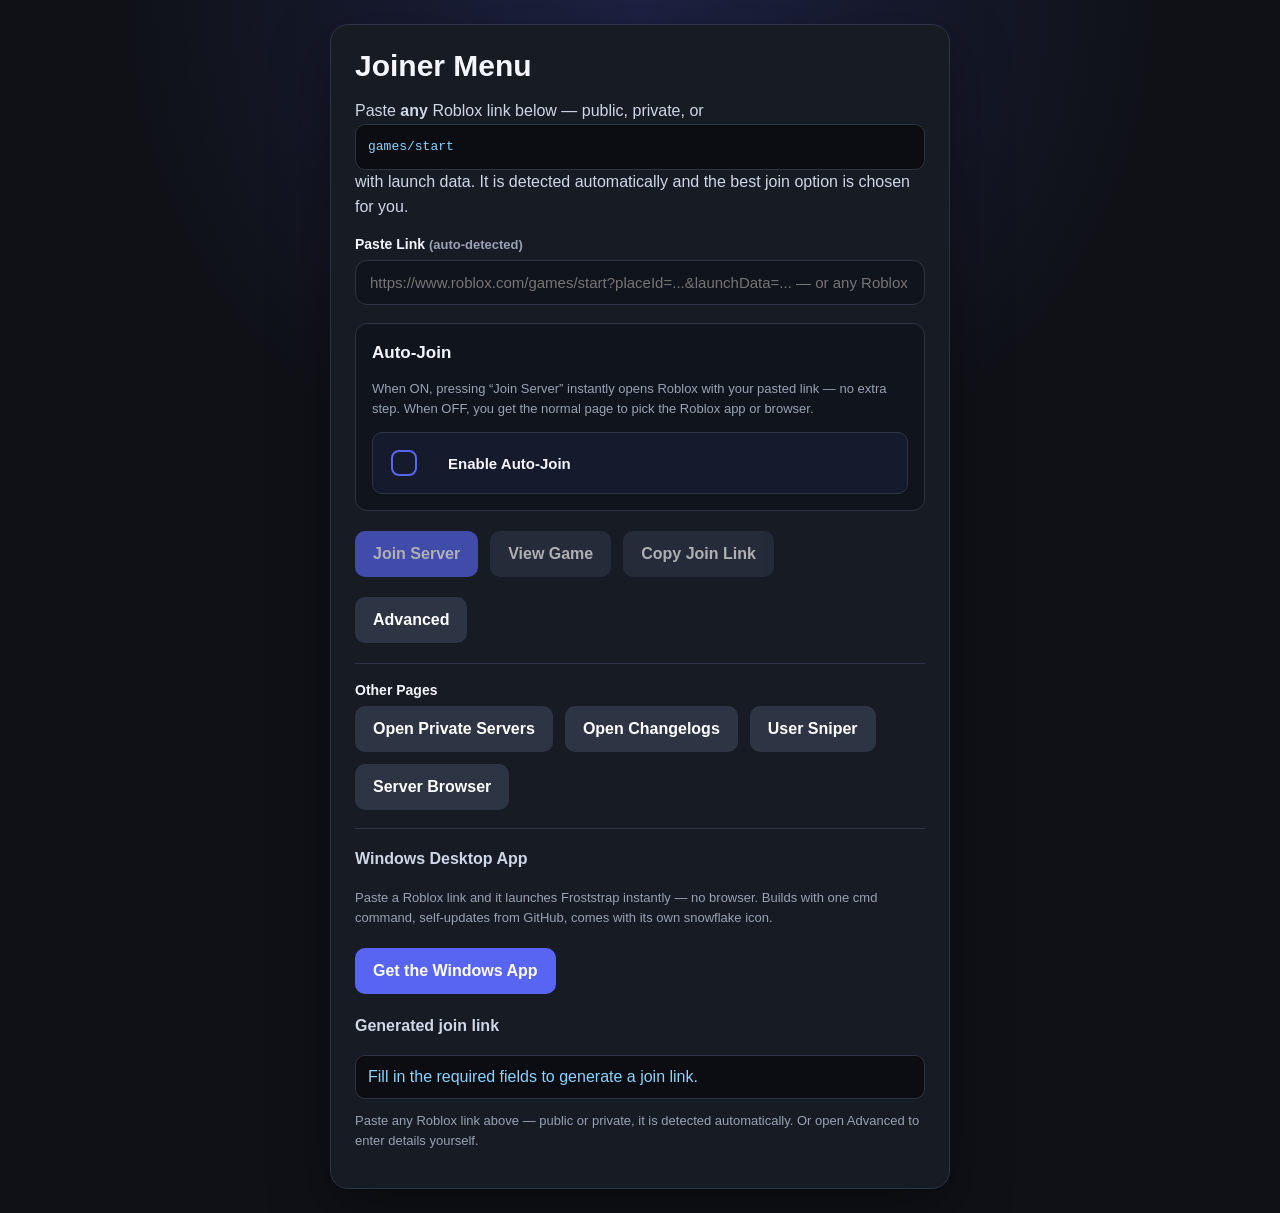
==== index.html @ a3ebbd9c "Site: /ps favorites, /servers tools, /snipe saved watch, icons + previews Features - /ps: per-server" ====
<!DOCTYPE html>
<html lang="en">
<head>
  <meta charset="utf-8" />
  <meta name="viewport" content="width=device-width, initial-scale=1" />
  <link rel="icon" type="image/svg+xml" href="favicon.svg" />
  <link rel="alternate icon" href="windows-app/icon.ico" />
  <title>Joiner</title>
  <meta http-equiv="refresh" content="0; url=./menu/" />
  <link rel="canonical" href="./menu/" />
  <script>
    window.location.replace('./menu/' + window.location.search + window.location.hash);
  </script>
</head>
<body>
  <p>Redirecting to <a href="./menu/">menu</a>…</p>
</body>
</html>
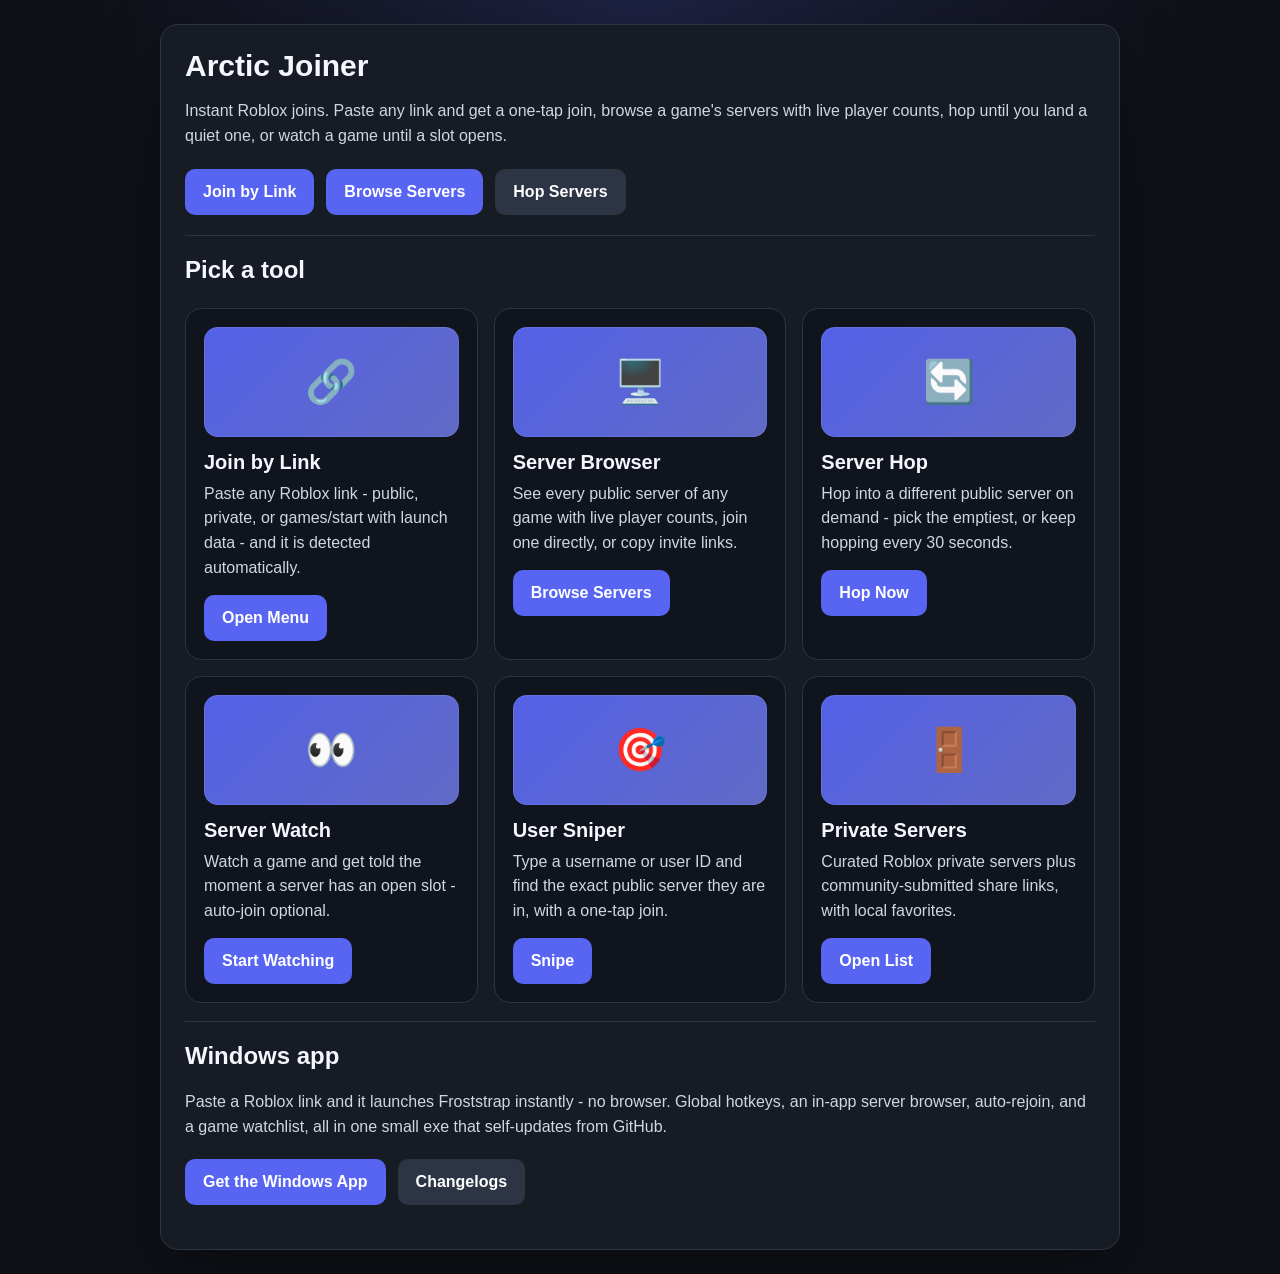
==== commit 60f79426: "Add a real home page for the site root The root index.html was only a redirect to /menu/. It is now " ====
--- a/index.html
+++ b/index.html
@@ -5,14 +5,81 @@
   <meta name="viewport" content="width=device-width, initial-scale=1" />
   <link rel="icon" type="image/svg+xml" href="favicon.svg" />
   <link rel="alternate icon" href="windows-app/icon.ico" />
-  <title>Joiner</title>
-  <meta http-equiv="refresh" content="0; url=./menu/" />
-  <link rel="canonical" href="./menu/" />
-  <script>
-    window.location.replace('./menu/' + window.location.search + window.location.hash);
-  </script>
+  <meta name="description" content="Arctic Joiner - instant Roblox joins. Paste any link, browse or hop servers, watch for open slots, or find a friend's server." />
+  <link rel="canonical" href="https://arctic0dev.github.io/" />
+  <meta property="og:type" content="website" />
+  <meta property="og:site_name" content="Arctic Joiner" />
+  <meta property="og:title" content="Arctic Joiner - instant Roblox joins" />
+  <meta property="og:description" content="Paste any link, browse or hop servers, watch for open slots, or find a friend's server." />
+  <meta property="og:url" content="https://arctic0dev.github.io/" />
+  <meta property="og:image" content="https://arctic0dev.github.io/favicon.svg" />
+  <meta name="twitter:card" content="summary" />
+  <meta name="theme-color" content="#0f1117" />
+  <title>Arctic Joiner - instant Roblox joins</title>
+  <link rel="stylesheet" href="styles.css" />
 </head>
-<body>
-  <p>Redirecting to <a href="./menu/">menu</a>…</p>
+<body data-page="home">
+  <main class="page">
+    <section class="card card-wide">
+      <h1>Arctic Joiner</h1>
+      <p>Instant Roblox joins. Paste any link and get a one-tap join, browse a game's servers with live player counts, hop until you land a quiet one, or watch a game until a slot opens.</p>
+
+      <div class="buttons">
+        <a class="button" href="./menu/">Join by Link</a>
+        <a class="button" href="./servers/">Browse Servers</a>
+        <a class="button secondary" href="./hop/">Hop Servers</a>
+      </div>
+
+      <div class="divider"></div>
+      <h2>Pick a tool</h2>
+      <div class="games-grid">
+        <article class="game-card">
+          <div class="game-thumb">🔗</div>
+          <h2>Join by Link</h2>
+          <p>Paste any Roblox link - public, private, or games/start with launch data - and it is detected automatically.</p>
+          <div class="game-actions"><a class="button" href="./menu/">Open Menu</a></div>
+        </article>
+        <article class="game-card">
+          <div class="game-thumb">🖥️</div>
+          <h2>Server Browser</h2>
+          <p>See every public server of any game with live player counts, join one directly, or copy invite links.</p>
+          <div class="game-actions"><a class="button" href="./servers/">Browse Servers</a></div>
+        </article>
+        <article class="game-card">
+          <div class="game-thumb">🔄</div>
+          <h2>Server Hop</h2>
+          <p>Hop into a different public server on demand - pick the emptiest, or keep hopping every 30 seconds.</p>
+          <div class="game-actions"><a class="button" href="./hop/">Hop Now</a></div>
+        </article>
+        <article class="game-card">
+          <div class="game-thumb">👀</div>
+          <h2>Server Watch</h2>
+          <p>Watch a game and get told the moment a server has an open slot - auto-join optional.</p>
+          <div class="game-actions"><a class="button" href="./watch/">Start Watching</a></div>
+        </article>
+        <article class="game-card">
+          <div class="game-thumb">🎯</div>
+          <h2>User Sniper</h2>
+          <p>Type a username or user ID and find the exact public server they are in, with a one-tap join.</p>
+          <div class="game-actions"><a class="button" href="./snipe/">Snipe</a></div>
+        </article>
+        <article class="game-card">
+          <div class="game-thumb">🚪</div>
+          <h2>Private Servers</h2>
+          <p>Curated Roblox private servers plus community-submitted share links, with local favorites.</p>
+          <div class="game-actions"><a class="button" href="./ps/">Open List</a></div>
+        </article>
+      </div>
+
+      <div class="divider"></div>
+      <h2>Windows app</h2>
+      <p>Paste a Roblox link and it launches Froststrap instantly - no browser. Global hotkeys, an in-app server browser, auto-rejoin, and a game watchlist, all in one small exe that self-updates from GitHub.</p>
+      <div class="buttons">
+        <a class="button" href="https://github.com/Arctic0Dev/Arctic0Dev.github.io/tree/main/windows-app" target="_blank" rel="noopener">Get the Windows App</a>
+        <a class="button secondary" href="./changelogs/">Changelogs</a>
+      </div>
+    </section>
+  </main>
 </body>
-</html>+</html>
+
--- a/styles.css
+++ b/styles.css
@@ -0,0 +1,487 @@
+:root {
+  color-scheme: dark;
+  --bg: #0f1117;
+  --panel: #171b24;
+  --panel-2: #10141c;
+  --border: #2d3444;
+  --text: #f5f7ff;
+  --muted: #cfd6e6;
+  --subtle: #98a2b3;
+  --accent: #5865f2;
+  --accent-2: #7c88ff;
+  --code: #8bd3ff;
+  --danger: #ff7b7b;
+  --ok: #78f0a6;
+}
+
+* { box-sizing: border-box; }
+
+body {
+  margin: 0;
+  font-family: Arial, sans-serif;
+  background:
+    radial-gradient(circle at top, rgba(88, 101, 242, 0.2), transparent 38%),
+    var(--bg);
+  color: var(--text);
+  min-height: 100vh;
+}
+
+.page {
+  min-height: 100vh;
+  display: flex;
+  align-items: center;
+  justify-content: center;
+  padding: 24px;
+}
+
+.card {
+  width: 100%;
+  max-width: 620px;
+  background: var(--panel);
+  border: 1px solid var(--border);
+  border-radius: 18px;
+  padding: 24px;
+  box-shadow: 0 20px 60px rgba(0,0,0,.35);
+}
+
+h1 {
+  margin: 0 0 10px;
+  font-size: 30px;
+}
+
+p {
+  line-height: 1.55;
+  color: var(--muted);
+}
+
+.small { font-size: 13px; color: var(--subtle); }
+
+.auto-join-panel {
+  margin: 18px 0 6px;
+  padding: 16px;
+  background: var(--panel-2);
+  border: 1px solid var(--border);
+  border-radius: 12px;
+}
+
+.auto-join-title {
+  margin: 0 0 6px;
+  font-size: 17px;
+  color: var(--text);
+}
+
+.auto-join-box {
+  display: flex;
+  align-items: center;
+  gap: 14px;
+  margin-top: 10px;
+  padding: 14px;
+  border-radius: 10px;
+  border: 1px solid var(--border);
+  background: rgba(88, 101, 242, 0.08);
+  cursor: pointer;
+  transition: border-color .12s ease, background .12s ease;
+}
+
+.auto-join-box:hover {
+  border-color: var(--accent);
+}
+
+.auto-join-box input[type="checkbox"] {
+  appearance: none;
+  width: 26px;
+  height: 26px;
+  min-width: 26px;
+  border-radius: 8px;
+  border: 2px solid var(--accent);
+  background: transparent;
+  display: inline-flex;
+  align-items: center;
+  justify-content: center;
+  cursor: pointer;
+  transition: background .12s ease;
+}
+
+.auto-join-box input[type="checkbox"]:checked {
+  background: var(--accent);
+}
+
+.auto-join-box input[type="checkbox"]:checked::after {
+  content: "✔";
+  color: #fff;
+  font-size: 15px;
+  font-weight: 700;
+}
+
+.auto-join-label {
+  font-size: 15px;
+  font-weight: 700;
+  color: var(--text);
+}
+
+.buttons {
+  display: flex;
+  flex-wrap: wrap;
+  gap: 12px;
+  margin: 20px 0;
+}
+
+.button,
+button.button {
+  appearance: none;
+  border: none;
+  border-radius: 10px;
+  background: var(--accent);
+  color: white;
+  text-decoration: none;
+  font-size: 16px;
+  font-weight: 700;
+  padding: 14px 18px;
+  cursor: pointer;
+  transition: transform .12s ease, opacity .12s ease, background .12s ease;
+}
+
+.button:hover,
+button.button:hover { transform: translateY(-1px); }
+
+.button.secondary,
+button.button.secondary { background: var(--border); }
+
+.button:disabled,
+button.button:disabled {
+  opacity: .65;
+  cursor: not-allowed;
+  transform: none;
+}
+
+/* A favorited card's button (private servers page). */
+.button.fav-on,
+button.button.fav-on {
+  background: var(--accent-2);
+  box-shadow: 0 0 0 2px rgba(124, 136, 255, .35);
+}
+
+.stack {
+  display: grid;
+  gap: 14px;
+  margin: 18px 0;
+}
+
+.toggle-row {
+  display: grid;
+  grid-template-columns: repeat(2, minmax(0, 1fr));
+  gap: 10px;
+  margin: 18px 0 8px;
+}
+
+.toggle-option {
+  position: relative;
+}
+
+.toggle-option input {
+  position: absolute;
+  opacity: 0;
+  pointer-events: none;
+}
+
+.toggle-option span {
+  display: block;
+  border: 1px solid var(--border);
+  background: var(--panel-2);
+  color: var(--muted);
+  border-radius: 12px;
+  padding: 13px 14px;
+  text-align: center;
+  font-weight: 700;
+  cursor: pointer;
+}
+
+.toggle-option input:checked + span {
+  background: rgba(88, 101, 242, .18);
+  border-color: var(--accent-2);
+  color: var(--text);
+  box-shadow: 0 0 0 3px rgba(88, 101, 242, .14);
+}
+
+.hidden {
+  display: none !important;
+}
+
+.field {
+  display: grid;
+  gap: 8px;
+}
+
+.field label {
+  font-size: 14px;
+  color: var(--text);
+  font-weight: 700;
+}
+
+.field input,
+.field textarea {
+  width: 100%;
+  border: 1px solid var(--border);
+  background: var(--panel-2);
+  color: var(--text);
+  border-radius: 12px;
+  padding: 13px 14px;
+  font-size: 15px;
+  outline: none;
+}
+
+.field input:focus,
+.field textarea:focus {
+  border-color: var(--accent-2);
+  box-shadow: 0 0 0 3px rgba(88, 101, 242, .18);
+}
+
+code, .code-block {
+  display: block;
+  background: #0b0d12;
+  border: 1px solid var(--border);
+  padding: 12px;
+  border-radius: 10px;
+  overflow-wrap: anywhere;
+  color: var(--code);
+}
+
+.status {
+  margin-top: 12px;
+  color: var(--subtle);
+}
+
+.status.error { color: var(--danger); }
+.status.ok { color: var(--ok); }
+
+.divider {
+  height: 1px;
+  background: var(--border);
+  margin: 18px 0;
+}
+
+.inline-link {
+  color: #b9c4ff;
+  text-decoration: none;
+}
+
+.inline-link:hover { text-decoration: underline; }
+
+.card-wide {
+  max-width: 960px;
+}
+
+.top-actions {
+  display: flex;
+  flex-wrap: wrap;
+  gap: 12px;
+  margin-top: 18px;
+}
+
+.games-grid {
+  display: grid;
+  grid-template-columns: repeat(auto-fit, minmax(220px, 1fr));
+  gap: 16px;
+  margin-top: 24px;
+}
+
+.game-card {
+  border: 1px solid var(--border);
+  background: var(--panel-2);
+  border-radius: 16px;
+  padding: 18px;
+}
+
+.toolbar {
+  display: grid;
+  grid-template-columns: 1.6fr 1fr 1fr;
+  gap: 12px;
+  margin-top: 24px;
+}
+
+.toolbar .field {
+  margin: 0;
+}
+
+.toolbar select,
+.toolbar input,
+.field select {
+  width: 100%;
+  border: 1px solid var(--border);
+  background: var(--panel-2);
+  color: var(--text);
+  border-radius: 12px;
+  padding: 13px 14px;
+  font-size: 15px;
+  outline: none;
+}
+
+.toolbar select:focus,
+.toolbar input:focus,
+.field select:focus {
+  border-color: var(--accent-2);
+  box-shadow: 0 0 0 3px rgba(88, 101, 242, .18);
+}
+
+.community-panel {
+  margin-top: 24px;
+  padding: 20px;
+  border: 1px solid var(--border);
+  border-radius: 16px;
+  background: rgba(255,255,255,.03);
+}
+
+.community-panel h2 {
+  margin: 0 0 10px;
+  font-size: 22px;
+}
+
+.admin-tools {
+  margin-top: 12px;
+}
+
+.changelog-entry {
+  border: 1px solid var(--border);
+  background: var(--panel-2);
+  border-radius: 16px;
+  padding: 18px;
+}
+
+.changelog-entry h2 {
+  margin: 0 0 6px;
+  font-size: 20px;
+}
+
+.changelog-entry ul {
+  margin: 12px 0 0 18px;
+  color: var(--muted);
+}
+
+.review-card {
+  border: 1px dashed var(--border);
+}
+
+.verify-panel {
+  margin-top: 18px;
+  margin-bottom: 18px;
+  padding: 16px;
+  border: 1px solid var(--border);
+  border-radius: 14px;
+  background: rgba(88, 101, 242, .08);
+}
+
+.verify-header {
+  display: flex;
+  gap: 16px;
+  justify-content: space-between;
+  align-items: flex-start;
+}
+
+.verify-header h3 {
+  margin: 0 0 8px;
+  font-size: 18px;
+}
+
+.verify-copy {
+  margin: 0;
+}
+
+.verify-copy:empty {
+  display: none;
+}
+
+.verify-actions {
+  display: flex;
+  gap: 10px;
+  flex-wrap: wrap;
+}
+
+.verified-user {
+  display: flex;
+  align-items: center;
+  gap: 12px;
+  margin-top: 16px;
+  padding-top: 16px;
+  border-top: 1px solid rgba(255,255,255,.08);
+}
+
+.verified-avatar {
+  width: 56px;
+  height: 56px;
+  border-radius: 999px;
+  border: 1px solid var(--border);
+  background: var(--panel-2);
+  object-fit: cover;
+}
+
+.compact-stack {
+  margin-top: 18px;
+}
+
+.game-card h2 {
+  margin: 0 0 8px;
+  font-size: 20px;
+}
+
+.game-card p {
+  margin: 0 0 14px;
+}
+
+.game-thumb {
+  display: flex;
+  align-items: center;
+  justify-content: center;
+  width: 100%;
+  min-height: 110px;
+  border-radius: 14px;
+  margin-bottom: 14px;
+  font-size: 42px;
+  font-weight: 700;
+  color: white;
+  background: linear-gradient(135deg, rgba(88,101,242,.95), rgba(124,136,255,.75));
+  border: 1px solid rgba(255,255,255,.08);
+}
+
+.game-meta {
+  display: flex;
+  gap: 8px;
+  flex-wrap: wrap;
+  margin-bottom: 14px;
+}
+
+.pill {
+  display: inline-flex;
+  align-items: center;
+  border: 1px solid var(--border);
+  background: rgba(255,255,255,.04);
+  color: var(--muted);
+  border-radius: 999px;
+  padding: 6px 10px;
+  font-size: 12px;
+  font-weight: 700;
+}
+
+.game-actions {
+  display: flex;
+  flex-wrap: wrap;
+  gap: 10px;
+}
+
+.empty-state {
+  margin-top: 24px;
+  padding: 18px;
+  border: 1px dashed var(--border);
+  border-radius: 14px;
+  color: var(--subtle);
+  text-align: center;
+}
+
+@media (max-width: 760px) {
+  .toolbar {
+    grid-template-columns: 1fr;
+  }
+
+  .verify-header {
+    flex-direction: column;
+  }
+}
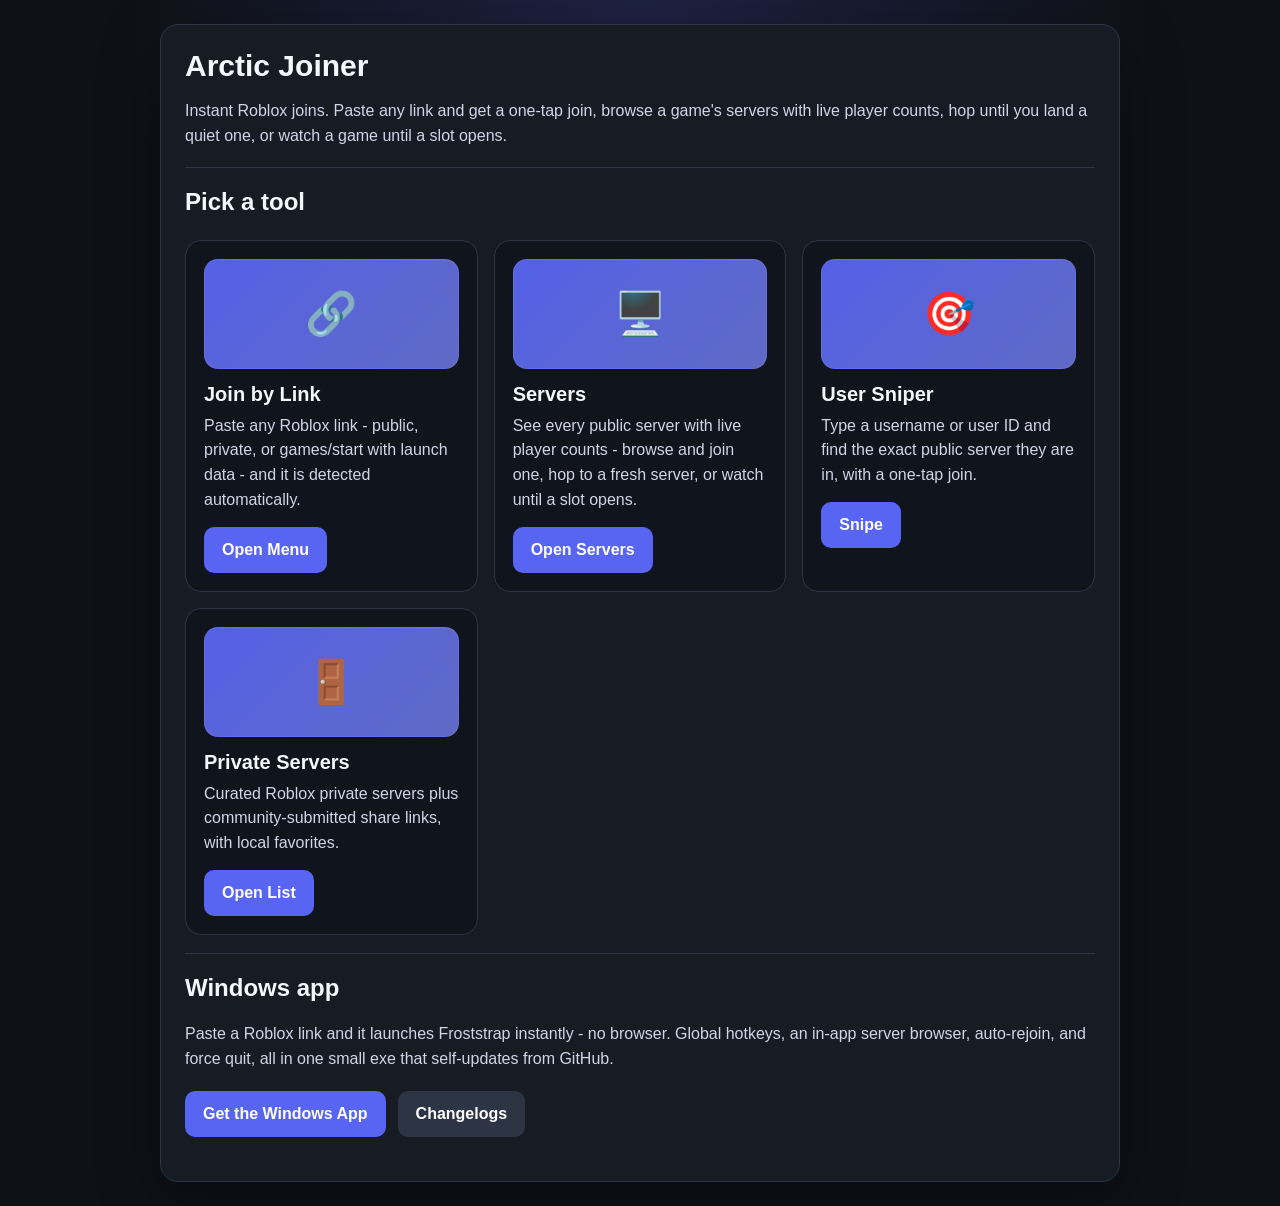
==== commit 247b1777: "Site: merge /servers + /hop + /watch into one Servers page; cleaner home page The three pages were n" ====
--- a/index.html
+++ b/index.html
@@ -24,12 +24,6 @@
       <h1>Arctic Joiner</h1>
       <p>Instant Roblox joins. Paste any link and get a one-tap join, browse a game's servers with live player counts, hop until you land a quiet one, or watch a game until a slot opens.</p>
 
-      <div class="buttons">
-        <a class="button" href="./menu/">Join by Link</a>
-        <a class="button" href="./servers/">Browse Servers</a>
-        <a class="button secondary" href="./hop/">Hop Servers</a>
-      </div>
-
       <div class="divider"></div>
       <h2>Pick a tool</h2>
       <div class="games-grid">
@@ -41,21 +35,9 @@
         </article>
         <article class="game-card">
           <div class="game-thumb">🖥️</div>
-          <h2>Server Browser</h2>
-          <p>See every public server of any game with live player counts, join one directly, or copy invite links.</p>
-          <div class="game-actions"><a class="button" href="./servers/">Browse Servers</a></div>
-        </article>
-        <article class="game-card">
-          <div class="game-thumb">🔄</div>
-          <h2>Server Hop</h2>
-          <p>Hop into a different public server on demand - pick the emptiest, or keep hopping every 30 seconds.</p>
-          <div class="game-actions"><a class="button" href="./hop/">Hop Now</a></div>
-        </article>
-        <article class="game-card">
-          <div class="game-thumb">👀</div>
-          <h2>Server Watch</h2>
-          <p>Watch a game and get told the moment a server has an open slot - auto-join optional.</p>
-          <div class="game-actions"><a class="button" href="./watch/">Start Watching</a></div>
+          <h2>Servers</h2>
+          <p>See every public server with live player counts - browse and join one, hop to a fresh server, or watch until a slot opens.</p>
+          <div class="game-actions"><a class="button" href="./servers/">Open Servers</a></div>
         </article>
         <article class="game-card">
           <div class="game-thumb">🎯</div>
@@ -73,7 +55,7 @@
 
       <div class="divider"></div>
       <h2>Windows app</h2>
-      <p>Paste a Roblox link and it launches Froststrap instantly - no browser. Global hotkeys, an in-app server browser, auto-rejoin, and a game watchlist, all in one small exe that self-updates from GitHub.</p>
+      <p>Paste a Roblox link and it launches Froststrap instantly - no browser. Global hotkeys, an in-app server browser, auto-rejoin, and force quit, all in one small exe that self-updates from GitHub.</p>
       <div class="buttons">
         <a class="button" href="https://github.com/Arctic0Dev/Arctic0Dev.github.io/tree/main/windows-app" target="_blank" rel="noopener">Get the Windows App</a>
         <a class="button secondary" href="./changelogs/">Changelogs</a>
